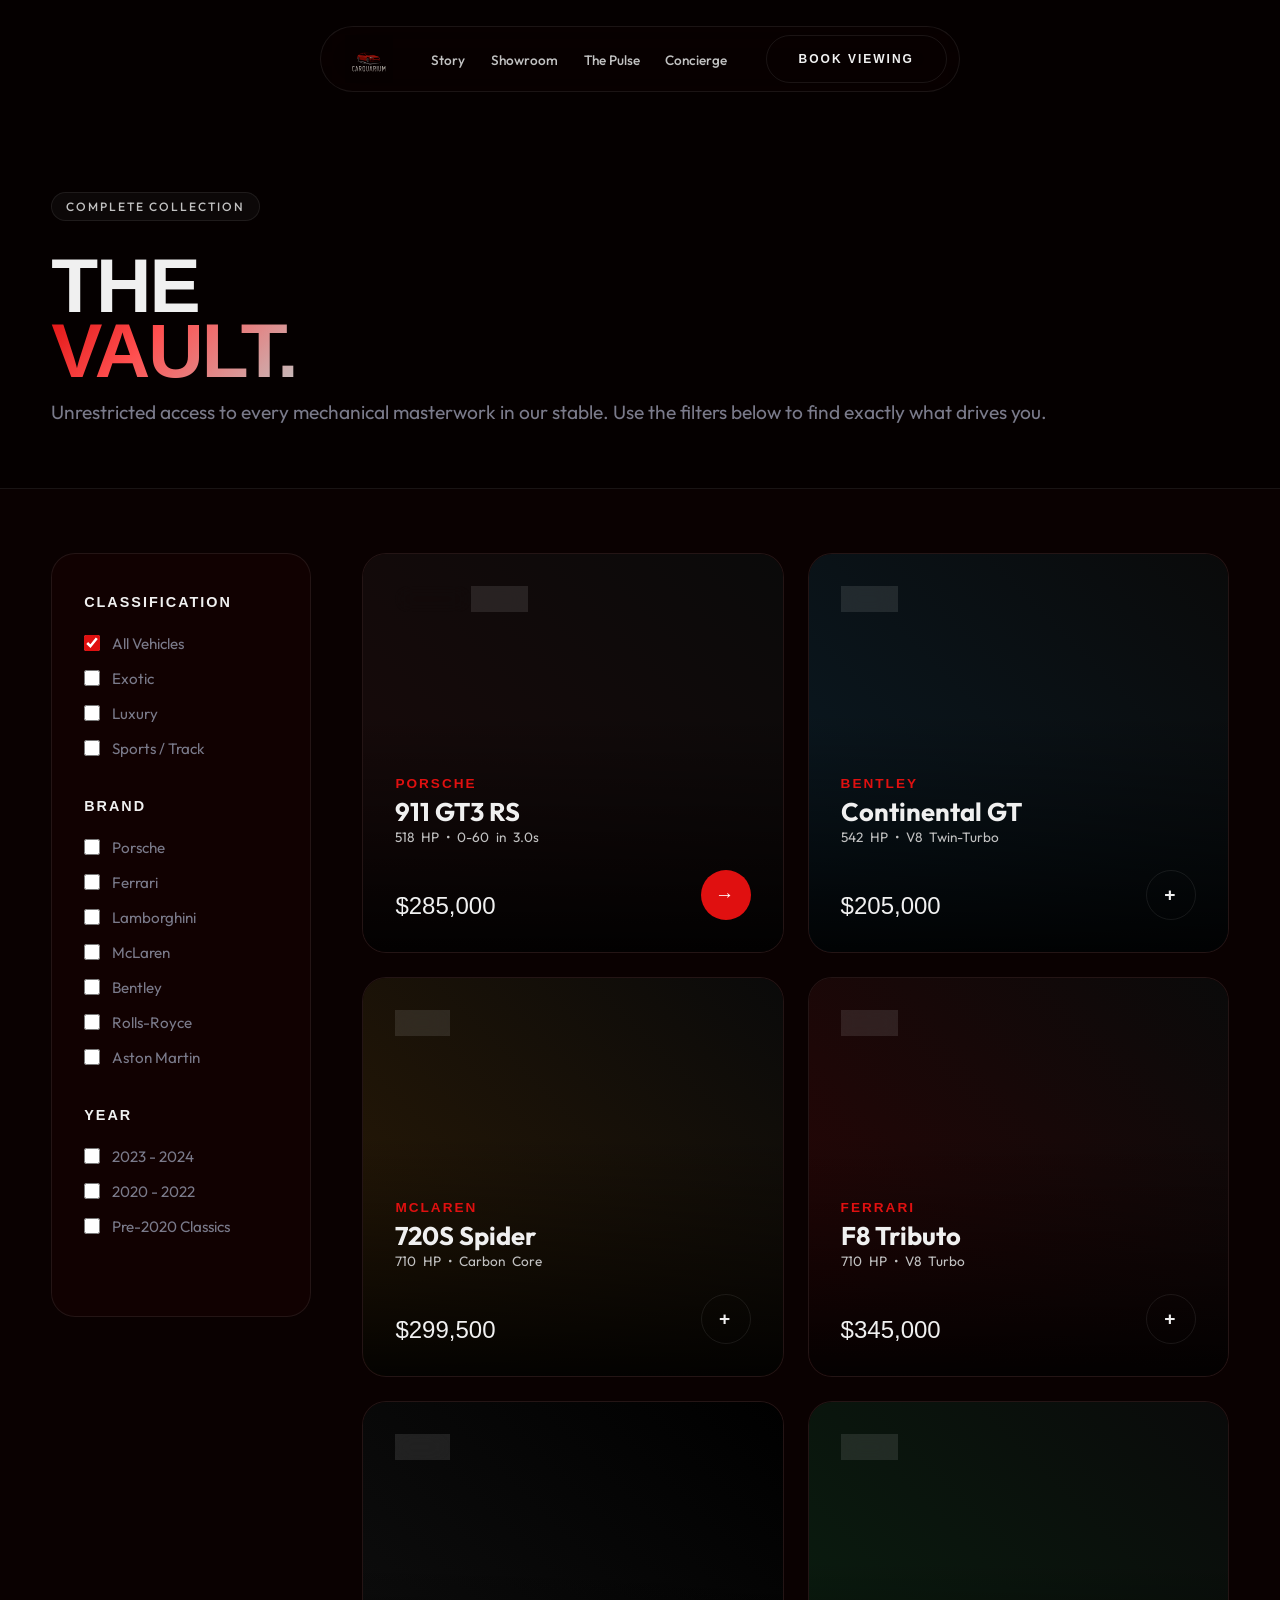
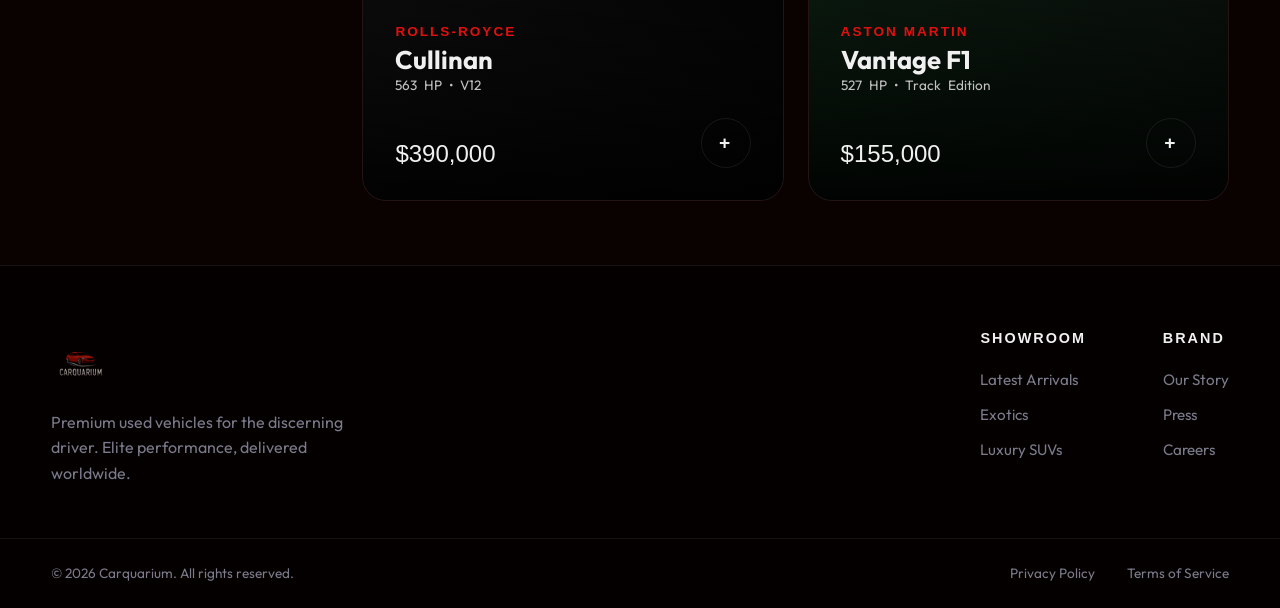
==== inventory.html @ dbec0061 "Add files via upload" ====
<!DOCTYPE html>
<html lang="en">
<head>
  <meta charset="UTF-8" />
  <meta name="viewport" content="width=device-width, initial-scale=1.0" />
  <title>Inventory | Carquarium Elite Showroom</title>
  
  <link rel="preconnect" href="https://fonts.googleapis.com">
  <link rel="preconnect" href="https://fonts.gstatic.com" crossorigin>
  <link href="https://fonts.googleapis.com/css2?family=Syncopate:wght@400;700&family=Outfit:wght@300;400;500;700;900&display=swap" rel="stylesheet">
  <link rel="stylesheet" href="styles.css" />
</head>
<body>

  <!-- Solid Navbar for interior page -->
  <nav class="navbar drop-in scrolled" id="navbar">
    <div class="nav-pill">
      <a href="index.html" class="logo">
        <img src="logo.JPG" alt="Carquarium" class="logo-img" />
      </a>
      <ul class="nav-links">
        <li><a href="index.html#about">Story</a></li>
        <li><a href="index.html#showroom">Showroom</a></li>
        <li><a href="index.html#pulse">The Pulse</a></li>
        <li><a href="index.html#concierge">Concierge</a></li>
      </ul>
      <a href="index.html#concierge" class="btn btn-outline nav-cta">Book Viewing</a>
      
      <button class="menu-btn" id="menu-btn">
        <span></span><span></span>
      </button>
    </div>
  </nav>

  <!-- Page Header -->
  <header class="section page-header">
    <div class="container">
      <div class="badge fade-up">Complete Collection</div>
      <h1 class="title-massive fade-up delay-1">THE<br/><span class="gradient-text">VAULT.</span></h1>
      <p class="fade-up delay-2">Unrestricted access to every mechanical masterwork in our stable. Use the filters below to find exactly what drives you.</p>
    </div>
  </header>

  <!-- Inventory Layout -->
  <section class="section inventory-page">
    <div class="container inventory-layout">
      
      <!-- Filters Sidebar -->
      <aside class="filters-sidebar fade-up delay-3">
        <div class="filter-group">
          <h4>CLASSIFICATION</h4>
          <label class="filter-label"><input type="checkbox" checked> All Vehicles</label>
          <label class="filter-label"><input type="checkbox"> Exotic</label>
          <label class="filter-label"><input type="checkbox"> Luxury</label>
          <label class="filter-label"><input type="checkbox"> Sports / Track</label>
        </div>
        
        <div class="filter-group">
          <h4>BRAND</h4>
          <label class="filter-label"><input type="checkbox"> Porsche</label>
          <label class="filter-label"><input type="checkbox"> Ferrari</label>
          <label class="filter-label"><input type="checkbox"> Lamborghini</label>
          <label class="filter-label"><input type="checkbox"> McLaren</label>
          <label class="filter-label"><input type="checkbox"> Bentley</label>
          <label class="filter-label"><input type="checkbox"> Rolls-Royce</label>
          <label class="filter-label"><input type="checkbox"> Aston Martin</label>
        </div>

        <div class="filter-group">
          <h4>YEAR</h4>
          <label class="filter-label"><input type="checkbox"> 2023 - 2024</label>
          <label class="filter-label"><input type="checkbox"> 2020 - 2022</label>
          <label class="filter-label"><input type="checkbox"> Pre-2020 Classics</label>
        </div>
      </aside>

      <!-- Inventory Grid -->
      <div class="inventory-grid fade-up delay-4">
        
        <article class="bento-card exotic">
          <div class="card-bg" style="background: linear-gradient(45deg, #1a0a0a, #0a0a0a);"></div>
          <div class="card-gradient"></div>
          <div class="card-content">
            <div class="car-tags"><span class="tag hot">JUST IN</span><span class="tag">2023</span></div>
            <div class="car-info">
              <h3 class="car-brand">PORSCHE</h3>
              <h4 class="car-model">911 GT3 RS</h4>
              <div class="specs"><span>518 HP</span> • <span>0-60 in 3.0s</span></div>
              <div class="car-bottom">
                <div class="price">$285,000</div>
                <button class="btn btn-primary btn-icon">&rarr;</button>
              </div>
            </div>
          </div>
        </article>

        <article class="bento-card luxury">
          <div class="card-bg" style="background: linear-gradient(45deg, #0a1a24, #0a0a0a);"></div>
          <div class="card-gradient"></div>
          <div class="card-content">
            <div class="car-tags"><span class="tag">2022</span></div>
            <div class="car-info">
              <h3 class="car-brand">BENTLEY</h3>
              <h4 class="car-model">Continental GT</h4>
              <div class="specs"><span>542 HP</span> • <span>V8 Twin-Turbo</span></div>
              <div class="car-bottom">
                <div class="price">$205,000</div>
                <button class="btn btn-outline btn-icon">+</button>
              </div>
            </div>
          </div>
        </article>

        <article class="bento-card exotic">
          <div class="card-bg" style="background: linear-gradient(45deg, #2a1a05, #0a0a0a);"></div>
          <div class="card-gradient"></div>
          <div class="card-content">
            <div class="car-tags"><span class="tag">2021</span></div>
            <div class="car-info">
              <h3 class="car-brand">MCLAREN</h3>
              <h4 class="car-model">720S Spider</h4>
              <div class="specs"><span>710 HP</span> • <span>Carbon Core</span></div>
              <div class="car-bottom">
                <div class="price">$299,500</div>
                <button class="btn btn-outline btn-icon">+</button>
              </div>
            </div>
          </div>
        </article>

        <article class="bento-card exotic">
          <div class="card-bg" style="background: linear-gradient(45deg, #2a0505, #0a0a0a);"></div>
          <div class="card-gradient"></div>
          <div class="card-content">
            <div class="car-tags"><span class="tag">2023</span></div>
            <div class="car-info">
              <h3 class="car-brand">FERRARI</h3>
              <h4 class="car-model">F8 Tributo</h4>
              <div class="specs"><span>710 HP</span> • <span>V8 Turbo</span></div>
              <div class="car-bottom">
                <div class="price">$345,000</div>
                <button class="btn btn-outline btn-icon">+</button>
              </div>
            </div>
          </div>
        </article>

        <article class="bento-card luxury">
          <div class="card-bg" style="background: linear-gradient(45deg, #101010, #000000);"></div>
          <div class="card-gradient"></div>
          <div class="card-content">
            <div class="car-tags"><span class="tag">2021</span></div>
            <div class="car-info">
              <h3 class="car-brand">ROLLS-ROYCE</h3>
              <h4 class="car-model">Cullinan</h4>
              <div class="specs"><span>563 HP</span> • <span>V12</span></div>
              <div class="car-bottom">
                <div class="price">$390,000</div>
                <button class="btn btn-outline btn-icon">+</button>
              </div>
            </div>
          </div>
        </article>

        <article class="bento-card exotic">
          <div class="card-bg" style="background: linear-gradient(45deg, #0a2010, #0a0a0a);"></div>
          <div class="card-gradient"></div>
          <div class="card-content">
            <div class="car-tags"><span class="tag">2022</span></div>
            <div class="car-info">
              <h3 class="car-brand">ASTON MARTIN</h3>
              <h4 class="car-model">Vantage F1</h4>
              <div class="specs"><span>527 HP</span> • <span>Track Edition</span></div>
              <div class="car-bottom">
                <div class="price">$155,000</div>
                <button class="btn btn-outline btn-icon">+</button>
              </div>
            </div>
          </div>
        </article>

      </div>
    </div>
  </section>

  <!-- Dark Footer -->
  <footer class="footer">
    <div class="container footer-content">
      <div class="footer-left">
        <a href="index.html">
            <img src="logo.JPG" class="footer-logo" alt="Carquarium">
        </a>
        <p class="footer-desc">Premium used vehicles for the discerning driver. Elite performance, delivered worldwide.</p>
      </div>
      <div class="footer-links">
        <div class="link-col">
          <h4>Showroom</h4>
          <a href="#">Latest Arrivals</a>
          <a href="#">Exotics</a>
          <a href="#">Luxury SUVs</a>
        </div>
        <div class="link-col">
          <h4>Brand</h4>
          <a href="#">Our Story</a>
          <a href="#">Press</a>
          <a href="#">Careers</a>
        </div>
      </div>
    </div>
    <div class="container footer-bottom">
      <p>&copy; 2026 Carquarium. All rights reserved.</p>
      <div class="legal-links">
        <a href="#">Privacy Policy</a>
        <a href="#">Terms of Service</a>
      </div>
    </div>
  </footer>

  <script src="script.js"></script>
</body>
</html>
---- styles.css ----
/* ============================================================
   CARQUARIUM — High-End Redesign (Bento, Sleek, Dynamic)
   ============================================================ */

/* ——— RESET & BASE ——— */
*,
*::before,
*::after {
  box-sizing: border-box;
  margin: 0;
  padding: 0;
}

:root {
  --bg-deep: #050000;
  --bg-surface: #0a0101;
  --bg-bento: #110101;
  --red: #e01010;
  --red-glow: rgba(220, 16, 16, 0.3);
  --silver: #c2c2c2;
  --silver-dim: #7a7a8a;
  --white: #f0f0f0;
  --border-light: rgba(255, 255, 255, 0.08);

  --font-display: 'Syncopate', sans-serif;
  /* Wide, high-end display font */
  --font-sans: 'Outfit', sans-serif;
}

html {
  scroll-behavior: smooth;
  background: var(--bg-deep);
}

body {
  font-family: var(--font-sans);
  background-color: var(--bg-deep);
  color: var(--white);
  overflow-x: hidden;
  -webkit-font-smoothing: antialiased;
}

/* ——— TYPOGRAPHY & GRADS ——— */
.gradient-text {
  background: linear-gradient(135deg, var(--red) 0%, #ff5050 40%, var(--silver) 100%);
  -webkit-background-clip: text;
  -webkit-text-fill-color: transparent;
  background-clip: text;
}

.outline-text {
  color: transparent;
  -webkit-text-stroke: 1px var(--silver);
}

h1,
h2,
h3,
h4 {
  font-family: var(--font-display);
  text-transform: uppercase;
}

a {
  text-decoration: none;
  color: inherit;
}

ul {
  list-style: none;
}

/* ——— REUSABLE UI ——— */
.container {
  max-width: 1400px;
  margin: 0 auto;
  padding: 0 4vw;
}

.section {
  padding: 8vw 0;
  position: relative;
}

.section-dark {
  background: var(--bg-surface);
}

.badge {
  display: inline-flex;
  align-items: center;
  gap: 8px;
  padding: 6px 14px;
  border: 1px solid var(--border-light);
  border-radius: 100px;
  background: rgba(255, 255, 255, 0.03);
  font-size: 0.75rem;
  font-weight: 500;
  letter-spacing: 2px;
  text-transform: uppercase;
  margin-bottom: 2rem;
  color: var(--silver);
}

.badge .dot {
  width: 6px;
  height: 6px;
  background: var(--red);
  border-radius: 50%;
  box-shadow: 0 0 10px var(--red);
}

.btn {
  display: inline-flex;
  align-items: center;
  justify-content: center;
  padding: 16px 32px;
  font-family: var(--font-display);
  font-size: 0.75rem;
  font-weight: 700;
  letter-spacing: 2px;
  text-transform: uppercase;
  border-radius: 100px;
  transition: all 0.4s cubic-bezier(0.2, 0.8, 0.2, 1);
  cursor: pointer;
}

.btn-primary {
  background: var(--red);
  color: #fff;
  border: none;
}

.btn-primary:hover {
  background: #ff1e1e;
  box-shadow: 0 10px 30px var(--red-glow);
  transform: translateY(-2px);
}

.btn-outline {
  background: transparent;
  color: var(--white);
  border: 1px solid var(--border-light);
}

.btn-outline:hover {
  border-color: var(--silver);
  background: rgba(255, 255, 255, 0.05);
}

.btn-text {
  background: transparent;
  color: var(--silver);
  padding: 16px 0;
}

.btn-text:hover {
  color: var(--red);
  letter-spacing: 3px;
}

.btn-icon {
  width: 50px;
  height: 50px;
  padding: 0;
  border-radius: 50%;
  font-size: 1.2rem;
}

.btn-lg {
  padding: 20px 40px;
  font-size: 0.85rem;
}

.btn-full {
  width: 100%;
  border-radius: 8px;
}

/* ——— FLOATING NAVBAR ——— */
.navbar {
  position: fixed;
  top: 2vw;
  left: 0;
  right: 0;
  z-index: 1000;
  display: flex;
  justify-content: center;
  pointer-events: none;
  /* Let clicks pass through the invisible full width */
}

.nav-pill {
  pointer-events: auto;
  /* Catch clicks on the pill */
  display: flex;
  align-items: center;
  gap: 3vw;
  background: rgba(10, 1, 1, 0.6);
  backdrop-filter: blur(24px);
  -webkit-backdrop-filter: blur(24px);
  border: 1px solid var(--border-light);
  padding: 8px 12px 8px 24px;
  border-radius: 100px;
  transition: all 0.4s ease;
}

.navbar.scrolled .nav-pill {
  background: rgba(5, 0, 0, 0.85);
  box-shadow: 0 20px 40px rgba(0, 0, 0, 0.8);
}

.logo-img {
  height: 48px;
  mix-blend-mode: screen;
  filter: contrast(1.1);
  display: block;
}

.nav-links {
  display: flex;
  gap: 2vw;
}

.nav-links a {
  font-size: 0.85rem;
  font-weight: 500;
  color: var(--silver);
  transition: color 0.3s;
}

.nav-links a:hover {
  color: var(--white);
}

.menu-btn {
  display: none;
}

/* ——— HERO (DYNAMIC ASYMMETRIC) ——— */
.hero {
  min-height: 100vh;
  position: relative;
  display: flex;
  align-items: center;
  padding-top: 10vw;
  overflow: hidden;
}

.hero-bg {
  position: absolute;
  inset: 0;
  z-index: -1;
  background: var(--bg-deep);
}

.glow-orb {
  position: absolute;
  border-radius: 50%;
  filter: blur(150px);
  animation: float 10s ease-in-out infinite alternate;
}

.glow-orb.red {
  width: 60vw;
  height: 60vw;
  background: rgba(220, 16, 16, 0.15);
  top: -10vw;
  right: -20vw;
}

.glow-orb.silver {
  width: 50vw;
  height: 50vw;
  background: rgba(255, 255, 255, 0.05);
  bottom: -20vw;
  left: -10vw;
  animation-delay: -5s;
}

.grid-overlay {
  position: absolute;
  inset: 0;
  background-image:
    linear-gradient(rgba(255, 255, 255, 0.03) 1px, transparent 1px),
    linear-gradient(90deg, rgba(255, 255, 255, 0.03) 1px, transparent 1px);
  background-size: 4vw 4vw;
  mask-image: linear-gradient(to bottom, black 40%, transparent 100%);
  -webkit-mask-image: linear-gradient(to bottom, black 40%, transparent 100%);
}

.hero-content {
  width: 100%;
  display: flex;
  justify-content: space-between;
  align-items: flex-end;
}

.hero-text {
  max-width: 800px;
}

.hero-text h1 {
  font-size: clamp(3.5rem, 8vw, 8rem);
  line-height: 0.9;
  letter-spacing: -2px;
  margin-bottom: 2rem;
}

.hero-text p {
  font-size: clamp(1rem, 1.2vw, 1.2rem);
  color: var(--silver-dim);
  max-width: 480px;
  line-height: 1.6;
  margin-bottom: 3rem;
  border-left: 2px solid var(--red);
  padding-left: 1.5rem;
}

.hero-actions {
  display: flex;
  gap: 2rem;
  align-items: center;
}

.hero-stats {
  display: flex;
  flex-direction: column;
  gap: 1.5rem;
  padding-bottom: 2vw;
}

.stat-val {
  font-family: var(--font-display);
  font-size: 2rem;
  font-weight: 700;
  color: var(--white);
}

.stat-label {
  font-size: 0.75rem;
  color: var(--silver-dim);
  text-transform: uppercase;
  letter-spacing: 1px;
  line-height: 1.3;
}

/* Mouse Scroll */
.scroll-prompt {
  position: absolute;
  bottom: 2vw;
  left: 4vw;
}

.mouse {
  width: 24px;
  height: 36px;
  border: 2px solid var(--silver-dim);
  border-radius: 12px;
  display: flex;
  justify-content: center;
}

.wheel {
  width: 4px;
  height: 6px;
  background: var(--red);
  border-radius: 2px;
  margin-top: 6px;
  animation: scrollWheel 2s infinite;
}

.center-content {
  display: flex;
  justify-content: center;
  align-items: center;
}
.showcase-logo {
  height: 120px;
  mix-blend-mode: screen;
  filter: contrast(1.1) brightness(1.2);
  opacity: 0.8;
  transition: all 0.5s ease;
}
.showcase-logo:hover {
  opacity: 1;
  transform: scale(1.05);
  filter: contrast(1.1) brightness(1.4);
}
.brand-showcase {
  padding: 4vw 0;
  border-top: 1px solid var(--border-light);
  border-bottom: 1px solid var(--border-light);
}

/* ——— MARQUEE ——— */
.brand-marquee {
  padding: 3vw 0;
  border-top: 1px solid var(--border-light);
  border-bottom: 1px solid var(--border-light);
  overflow: hidden;
  display: flex;
}

.marquee-track {
  display: flex;
  width: fit-content;
  animation: marquee 30s linear infinite;
}

.marquee-content {
  display: flex;
  align-items: center;
  gap: 4vw;
  padding-right: 4vw;
}

.marquee-content h2 {
  font-size: clamp(2rem, 4vw, 4rem);
  color: transparent;
  -webkit-text-stroke: 1px var(--silver-dim);
  letter-spacing: 2px;
  margin: 0;
}

.marquee-content .slash {
  font-size: 3rem;
  color: var(--red);
  font-family: var(--font-display);
}

/* ——— ABOUT STORY ——— */
.about-story {
  padding: 10vw 0;
}

.about-grid {
  display: grid;
  grid-template-columns: 1fr 1fr;
  gap: 8vw;
  align-items: center;
}

.about-visual {
  position: relative;
  width: 100%;
  aspect-ratio: 4/5;
  background: var(--bg-bento);
  border: 1px solid var(--border-light);
  border-radius: 32px;
  overflow: hidden;
}

.visual-gradient-box {
  position: absolute;
  inset: 0;
  background: linear-gradient(135deg, rgba(220, 16, 16, 0.15) 0%, rgba(5, 0, 0, 1) 80%);
}

.visual-accent-line {
  position: absolute;
  top: 0;
  left: 15%;
  width: 2px;
  height: 100%;
  background: linear-gradient(to bottom, var(--red), transparent);
}

.about-content h2 {
  font-size: clamp(3rem, 5vw, 5rem);
  line-height: 0.85;
  letter-spacing: -2px;
  margin-bottom: 2rem;
}

.about-content p {
  color: var(--silver-dim);
  font-size: 1.1rem;
  line-height: 1.7;
  margin-bottom: 1.5rem;
  max-width: 500px;
}

.about-content .lead-text {
  color: var(--white);
  font-size: 1.25rem;
  font-weight: 500;
  padding-left: 1.5rem;
  border-left: 2px solid var(--red);
}

.about-stats-row {
  display: flex;
  gap: 4rem;
  margin-top: 3rem;
  padding-top: 2.5rem;
  border-top: 1px solid var(--border-light);
}

.a-stat strong {
  display: block;
  font-family: var(--font-display);
  font-size: 2.5rem;
  color: var(--white);
  margin-bottom: 0.5rem;
}

.a-stat {
  font-size: 0.8rem;
  color: var(--silver-dim);
  text-transform: uppercase;
  letter-spacing: 1px;
}

/* ——— SHOWROOM (BENTO GRID) ——— */
.section-header.boxed {
  display: flex;
  justify-content: space-between;
  align-items: flex-end;
  margin-bottom: 4vw;
  position: relative;
}

.header-line {
  position: absolute;
  top: -2vw;
  left: 0;
  width: 60px;
  height: 4px;
  background: var(--red);
}

.title-massive {
  font-size: clamp(3rem, 6vw, 6rem);
  line-height: 0.85;
  letter-spacing: -2px;
}

.filter-pills {
  display: flex;
  gap: 10px;
}

.filter-pill {
  padding: 8px 20px;
  background: transparent;
  border: 1px solid var(--border-light);
  color: var(--silver);
  border-radius: 100px;
  cursor: pointer;
  font-family: var(--font-sans);
  font-weight: 500;
  transition: all 0.3s;
}

.filter-pill:hover,
.filter-pill.active {
  background: var(--white);
  color: #000;
  border-color: var(--white);
}

.bento-grid {
  display: grid;
  grid-template-columns: repeat(2, 1fr);
  grid-auto-rows: 450px;
  gap: 24px;
}

.bento-card {
  position: relative;
  background: var(--bg-bento);
  border-radius: 24px;
  overflow: hidden;
  border: 1px solid var(--border-light);
  transition: transform 0.4s, border-color 0.4s;
  cursor: pointer;
}

.bento-card:hover {
  transform: translateY(-8px);
  border-color: rgba(220, 16, 16, 0.3);
}

/* Featured car spans full width on top */
.bento-card.hero-car {
  grid-column: span 2;
  grid-row: span 1;
}

.card-bg {
  position: absolute;
  inset: 0;
  background-color: #1a1a24;
  /* Will be replaced with real images later. Using dynamic gradients for now */
}

.bento-card.hero-car .card-bg {
  background: linear-gradient(45deg, #2a0808, #0a0a0a);
}

.card-gradient {
  position: absolute;
  inset: 0;
  background: linear-gradient(to top, rgba(0, 0, 0, 0.9), transparent 60%);
}

.card-content {
  position: absolute;
  inset: 0;
  padding: 2.5vw;
  display: flex;
  flex-direction: column;
  justify-content: space-between;
}

.car-tags .tag {
  display: inline-block;
  padding: 6px 14px;
  background: rgba(255, 255, 255, 0.1);
  backdrop-filter: blur(10px);
  border-radius: 100px;
  font-size: 0.7rem;
  font-weight: 700;
  letter-spacing: 1px;
}

.tag.hot {
  background: var(--red);
  color: white;
}

.car-brand {
  font-size: 0.85rem;
  color: var(--red);
  letter-spacing: 2px;
  margin-bottom: 4px;
}

.car-model {
  font-size: clamp(1.5rem, 2vw, 2.5rem);
  text-transform: none;
  font-family: var(--font-sans);
  font-weight: 700;
}

.hero-car .car-model {
  font-size: clamp(2rem, 3.5vw, 4rem);
  margin-bottom: 1rem;
}

.specs {
  color: var(--silver);
  font-size: 0.85rem;
  margin-bottom: 1.5rem;
  word-spacing: 4px;
}

.car-bottom {
  display: flex;
  justify-content: space-between;
  align-items: flex-end;
}

.price {
  font-family: var(--font-display);
  font-size: 1.5rem;
}

.hero-car .price {
  font-size: 2.5rem;
  color: var(--white);
}

/* ——— PULSE (BENTO FEATURES) ——— */
.pulse {
  overflow: hidden;
}

.bg-typography {
  position: absolute;
  top: 50%;
  left: 50%;
  transform: translate(-50%, -50%);
  font-family: var(--font-display);
  font-size: 25vw;
  color: rgba(255, 255, 255, 0.015);
  font-weight: 900;
  pointer-events: none;
  z-index: 0;
}

.bento-features {
  position: relative;
  z-index: 1;
  display: grid;
  grid-template-columns: 1.5fr 1fr;
  grid-template-rows: repeat(2, minmax(250px, auto));
  gap: 24px;
}

.feature-box {
  background: rgba(255, 255, 255, 0.02);
  border: 1px solid var(--border-light);
  border-radius: 24px;
  padding: 4vw;
  backdrop-filter: blur(10px);
  transition: background 0.4s;
}

.feature-box:hover {
  background: rgba(255, 255, 255, 0.04);
}

.feature-box.primary {
  grid-row: span 2;
  display: flex;
  flex-direction: column;
  justify-content: center;
}

.feature-box.dark {
  background: rgba(220, 16, 16, 0.05);
  border-color: rgba(220, 16, 16, 0.2);
}

.feat-icon {
  font-family: var(--font-display);
  font-size: 3rem;
  color: var(--red);
  margin-bottom: 2rem;
}

.feature-box h3 {
  font-size: 2rem;
  margin-bottom: 1rem;
  text-transform: none;
  font-family: var(--font-sans);
}

.feature-box p {
  color: var(--silver-dim);
  line-height: 1.6;
  font-size: 1.1rem;
}

/* ——— CONCIERGE (FORM) ——— */
.concierge-card {
  display: grid;
  grid-template-columns: 1fr 1fr;
  gap: 0;
  background: var(--bg-bento);
  border: 1px solid var(--border-light);
  border-radius: 32px;
  overflow: hidden;
}

.concierge-text {
  padding: 5vw;
  background: linear-gradient(135deg, rgba(220, 16, 16, 0.1), transparent);
}

.concierge-text h2 {
  font-size: clamp(2rem, 4vw, 4rem);
  margin-bottom: 1.5rem;
  line-height: 0.9;
}

.concierge-text p {
  color: var(--silver);
  margin-bottom: 3rem;
  font-size: 1.1rem;
  line-height: 1.6;
  max-width: 400px;
}

.contact-methods {
  display: flex;
  gap: 2rem;
}

.c-method strong {
  color: var(--white);
  font-family: var(--font-display);
  font-size: 0.8rem;
  letter-spacing: 1px;
  display: block;
  margin-bottom: 4px;
}

.c-method {
  color: var(--silver-dim);
  font-size: 0.9rem;
}

.concierge-form {
  padding: 5vw;
  background: rgba(0, 0, 0, 0.4);
  display: flex;
  align-items: center;
}

.concierge-form form {
  width: 100%;
}

.input-group {
  position: relative;
  margin-bottom: 2rem;
}

.input-group input,
.input-group select {
  width: 100%;
  background: transparent;
  border: none;
  border-bottom: 1px solid var(--border-light);
  padding: 10px 0;
  color: var(--white);
  font-family: var(--font-sans);
  font-size: 1.1rem;
  outline: none;
  transition: border-color 0.3s;
}

.input-group select option {
  background: var(--bg-deep);
}

.input-group label {
  position: absolute;
  top: 10px;
  left: 0;
  color: var(--silver-dim);
  transition: all 0.3s;
  pointer-events: none;
}

.input-group input:focus,
.input-group select:focus {
  border-bottom-color: var(--red);
}

.input-group input:focus~label,
.input-group input:not(:placeholder-shown)~label {
  top: -16px;
  font-size: 0.75rem;
  color: var(--red);
}

.form-status {
  display: none;
  margin-top: 1rem;
  color: #4ade80;
  font-size: 0.9rem;
}

/* ——— INVENTORY PAGE ——— */
.page-header {
  padding-top: 15vw;
  padding-bottom: 5vw;
  border-bottom: 1px solid var(--border-light);
  background: var(--bg-deep);
}

.page-header p {
  color: var(--silver-dim);
  font-size: 1.2rem;
  margin-top: 1rem;
}

.inventory-page {
  padding: 5vw 0;
  background: var(--bg-surface);
}

.inventory-layout {
  display: flex;
  gap: 4vw;
  align-items: flex-start;
}

.filters-sidebar {
  flex: 0 0 260px;
  background: var(--bg-bento);
  border: 1px solid var(--border-light);
  border-radius: 24px;
  padding: 2.5rem 2rem;
  position: sticky;
  top: 100px;
}

.filter-group {
  margin-bottom: 2.5rem;
}

.filter-group h4 {
  color: var(--white);
  font-size: 0.9rem;
  margin-bottom: 1.5rem;
  letter-spacing: 2px;
}

.filter-label {
  display: flex;
  align-items: center;
  gap: 12px;
  color: var(--silver-dim);
  margin-bottom: 16px;
  cursor: pointer;
  font-size: 0.95rem;
  transition: color 0.3s;
}

.filter-label:hover {
  color: var(--white);
}

.filter-label input {
  accent-color: var(--red);
  width: 16px;
  height: 16px;
}

.inventory-grid {
  flex: 1;
  display: grid;
  grid-template-columns: repeat(auto-fill, minmax(320px, 1fr));
  grid-auto-rows: 400px;
  gap: 24px;
}

/* ——— FOOTER ——— */
.footer {
  border-top: 1px solid var(--border-light);
  padding: 5vw 0 2vw;
  background: var(--bg-deep);
}

.footer-content {
  display: flex;
  justify-content: space-between;
  margin-bottom: 4vw;
  flex-wrap: wrap;
  gap: 4vw;
}

.footer-logo {
  height: 60px;
  mix-blend-mode: screen;
  filter: contrast(1.1);
  margin-bottom: 1rem;
}

.footer-desc {
  color: var(--silver-dim);
  max-width: 300px;
  line-height: 1.6;
}

.footer-links {
  display: flex;
  gap: 6vw;
}

.link-col h4 {
  color: var(--white);
  margin-bottom: 1.5rem;
  font-size: 0.9rem;
  letter-spacing: 2px;
}

.link-col a {
  display: block;
  color: var(--silver-dim);
  margin-bottom: 1rem;
  font-size: 0.95rem;
  transition: color 0.3s;
}

.link-col a:hover {
  color: var(--red);
}

.footer-bottom {
  border-top: 1px solid var(--border-light);
  padding-top: 2vw;
  display: flex;
  justify-content: space-between;
  align-items: center;
  color: var(--silver-dim);
  font-size: 0.85rem;
}

.legal-links {
  display: flex;
  gap: 2rem;
}

.legal-links a:hover {
  color: var(--white);
}

/* ——— ANIMATIONS ——— */
@keyframes float {
  0% {
    transform: translateY(0) scale(1);
  }

  100% {
    transform: translateY(-40px) scale(1.05);
  }
}

@keyframes scrollWheel {
  0% {
    transform: translateY(0);
    opacity: 1;
  }

  100% {
    transform: translateY(8px);
    opacity: 0;
  }
}

@keyframes marquee {
  0% {
    transform: translateX(0);
  }

  100% {
    transform: translateX(-50%);
  }
}

/* Reveal triggers */
.fade-up {
  opacity: 0;
  transform: translateY(30px);
  animation: fadeUpAnim 1s cubic-bezier(0.2, 0.8, 0.2, 1) forwards;
}

.delay-1 {
  animation-delay: 0.1s;
}

.delay-2 {
  animation-delay: 0.2s;
}

.delay-3 {
  animation-delay: 0.3s;
}

.delay-4 {
  animation-delay: 0.4s;
}

.delay-5 {
  animation-delay: 0.5s;
}

@keyframes fadeUpAnim {
  to {
    opacity: 1;
    transform: translateY(0);
  }
}

.reveal {
  opacity: 0;
  transform: translateY(40px);
  transition: all 0.8s cubic-bezier(0.2, 0.8, 0.2, 1);
}

.reveal.visible {
  opacity: 1;
  transform: translateY(0);
}

/* ——— RESPONSIVE ——— */
@media (max-width: 1024px) {
  .hero-content {
    flex-direction: column;
    align-items: flex-start;
    gap: 4rem;
  }

  .stat-pill {
    transform: translateX(0);
  }

  .hero-stats {
    flex-direction: row;
    flex-wrap: wrap;
  }

  .about-grid {
    grid-template-columns: 1fr;
    gap: 4rem;
  }

  .about-visual {
    aspect-ratio: 16/9;
  }

  .bento-grid {
    grid-template-columns: repeat(2, 1fr);
  }

  .bento-card.hero-car {
    grid-column: span 2;
    grid-row: span 1;
  }

  .bento-features {
    grid-template-columns: 1fr;
  }

  .feature-box.primary {
    grid-row: span 1;
  }

  .concierge-card {
    grid-template-columns: 1fr;
  }

  .inventory-layout {
    flex-direction: column;
  }

  .filters-sidebar {
    top: 0;
    width: 100%;
    position: relative;
    margin-bottom: 2rem;
  }
}

@media (max-width: 768px) {

  .nav-links,
  .nav-cta {
    display: none;
  }

  .menu-btn {
    display: flex;
    flex-direction: column;
    gap: 6px;
    background: none;
    border: none;
    padding: 4px;
    cursor: pointer;
    margin-left: auto;
  }

  .menu-btn span {
    display: block;
    width: 24px;
    height: 2px;
    background: white;
    transition: 0.3s;
  }

  .nav-pill {
    width: 100%;
    border-radius: 0;
    justify-content: space-between;
    background: rgba(5, 0, 0, 0.9);
    border: none;
    border-bottom: 1px solid var(--border-light);
  }

  .bento-grid {
    grid-template-columns: 1fr;
  }

  .bento-card.hero-car {
    grid-column: span 1;
  }

  .hero-text h1 {
    font-size: 3.5rem;
  }

  .footer-content {
    flex-direction: column;
  }

  .footer-bottom {
    flex-direction: column;
    gap: 1rem;
    text-align: center;
  }
}
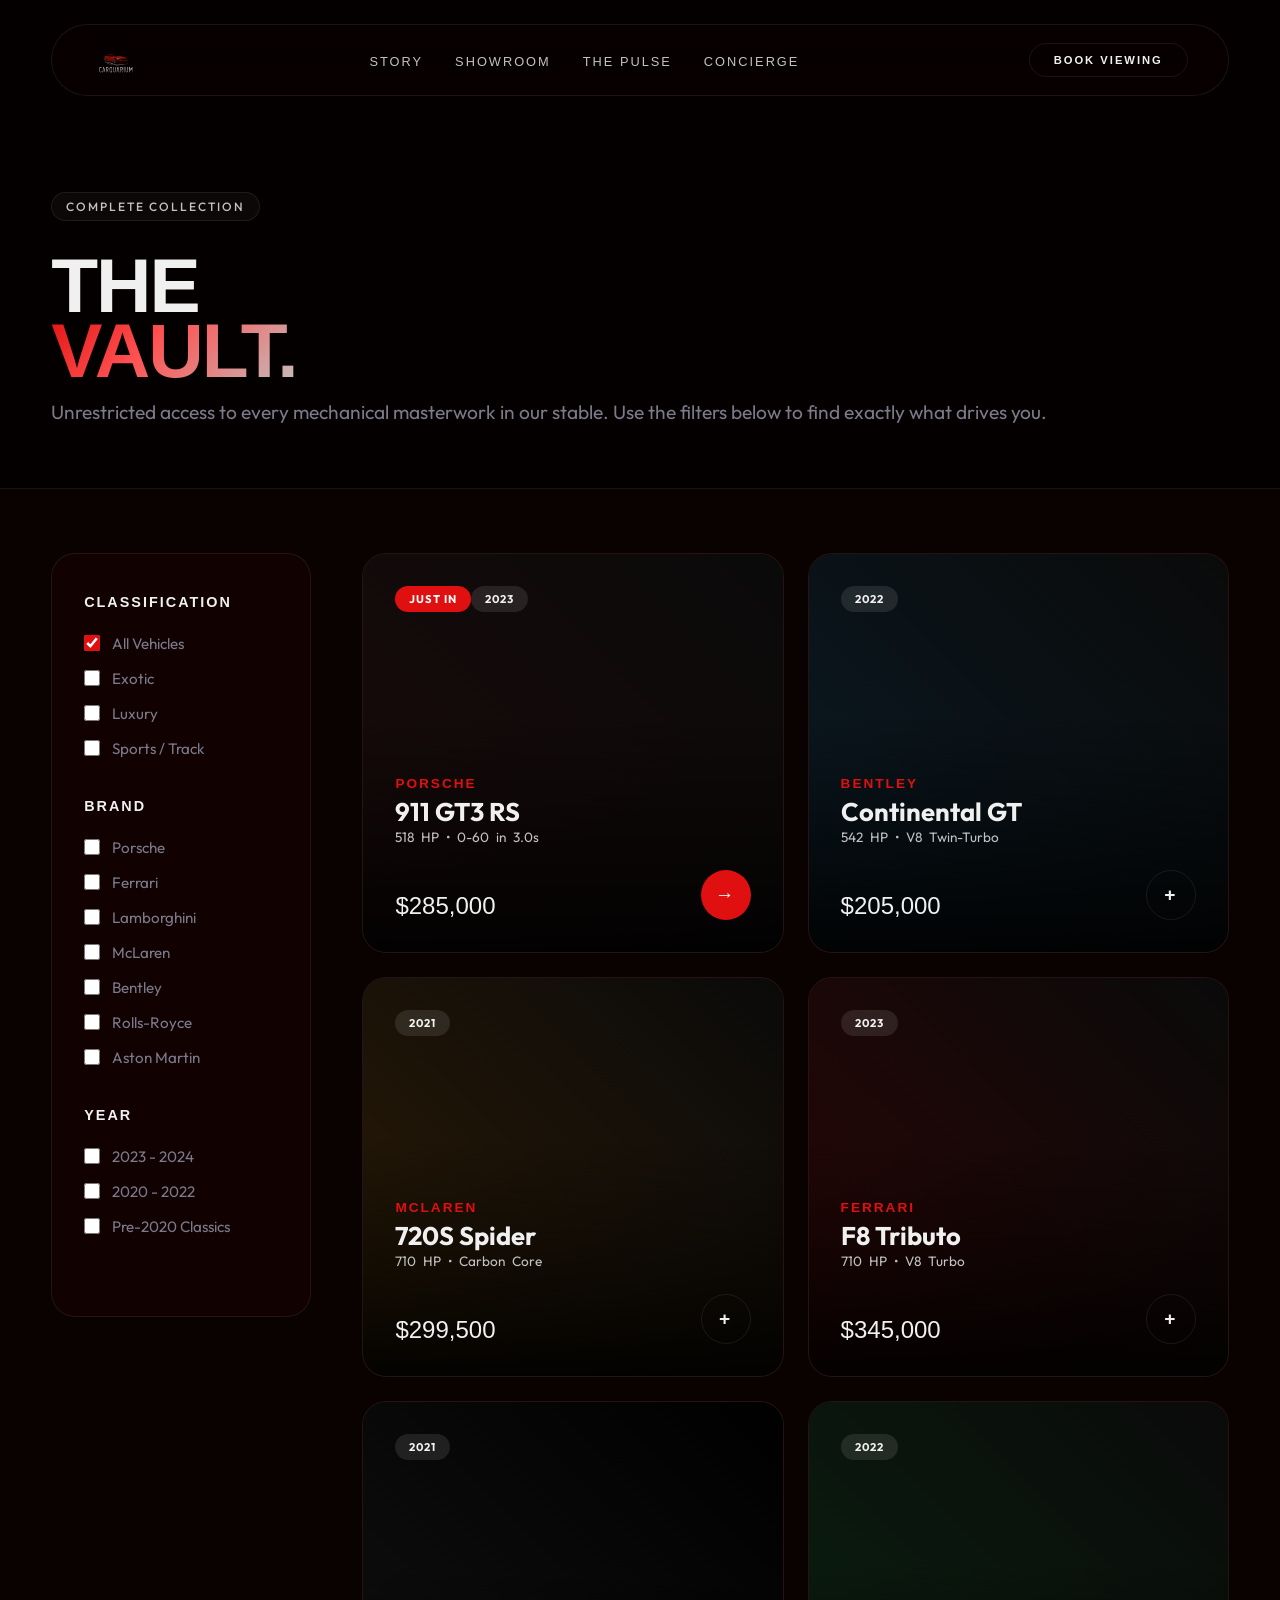
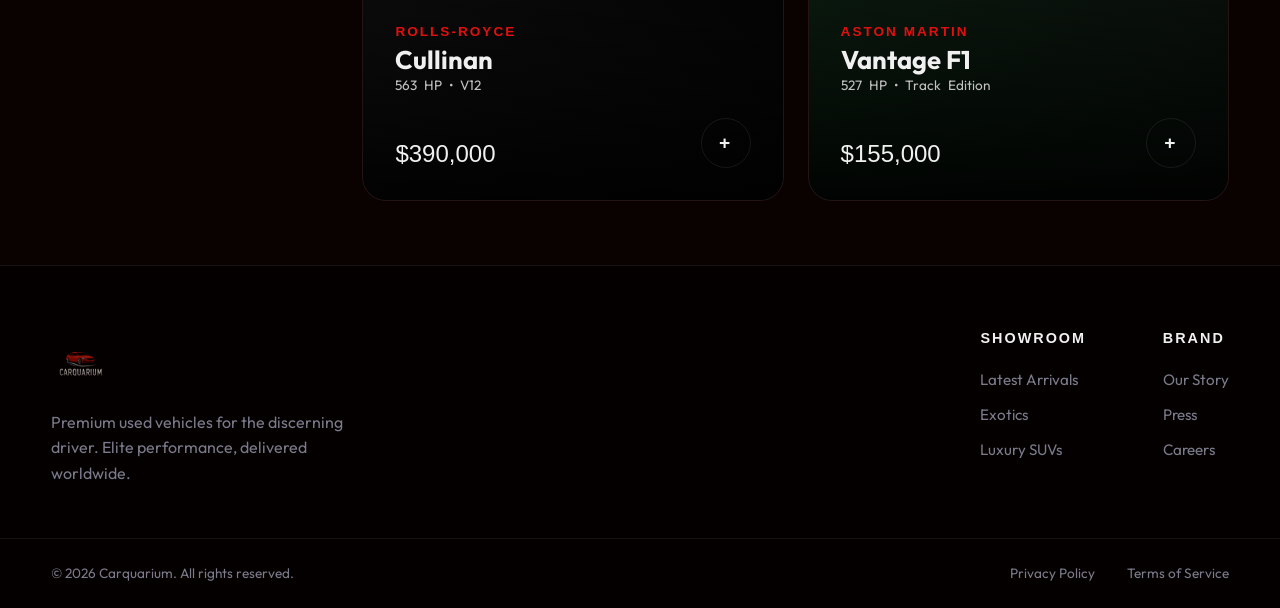
==== commit f0569a15: "Added mobile feature" ====
--- a/inventory.html
+++ b/inventory.html
@@ -20,7 +20,7 @@
       </a>
       <ul class="nav-links">
         <li><a href="index.html#about">Story</a></li>
-        <li><a href="index.html#showroom">Showroom</a></li>
+        <li><a href="inventory.html">Showroom</a></li>
         <li><a href="index.html#pulse">The Pulse</a></li>
         <li><a href="index.html#concierge">Concierge</a></li>
       </ul>
@@ -49,35 +49,35 @@
       <aside class="filters-sidebar fade-up delay-3">
         <div class="filter-group">
           <h4>CLASSIFICATION</h4>
-          <label class="filter-label"><input type="checkbox" checked> All Vehicles</label>
-          <label class="filter-label"><input type="checkbox"> Exotic</label>
-          <label class="filter-label"><input type="checkbox"> Luxury</label>
-          <label class="filter-label"><input type="checkbox"> Sports / Track</label>
+          <label class="filter-label"><input type="checkbox" id="filter-all" checked> All Vehicles</label>
+          <label class="filter-label"><input type="checkbox" class="inventory-filter" data-type="class" data-filter="exotic"> Exotic</label>
+          <label class="filter-label"><input type="checkbox" class="inventory-filter" data-type="class" data-filter="luxury"> Luxury</label>
+          <label class="filter-label"><input type="checkbox" class="inventory-filter" data-type="class" data-filter="sports"> Sports / Track</label>
         </div>
         
         <div class="filter-group">
           <h4>BRAND</h4>
-          <label class="filter-label"><input type="checkbox"> Porsche</label>
-          <label class="filter-label"><input type="checkbox"> Ferrari</label>
-          <label class="filter-label"><input type="checkbox"> Lamborghini</label>
-          <label class="filter-label"><input type="checkbox"> McLaren</label>
-          <label class="filter-label"><input type="checkbox"> Bentley</label>
-          <label class="filter-label"><input type="checkbox"> Rolls-Royce</label>
-          <label class="filter-label"><input type="checkbox"> Aston Martin</label>
+          <label class="filter-label"><input type="checkbox" class="inventory-filter" data-type="brand" data-filter="porsche"> Porsche</label>
+          <label class="filter-label"><input type="checkbox" class="inventory-filter" data-type="brand" data-filter="ferrari"> Ferrari</label>
+          <label class="filter-label"><input type="checkbox" class="inventory-filter" data-type="brand" data-filter="lamborghini"> Lamborghini</label>
+          <label class="filter-label"><input type="checkbox" class="inventory-filter" data-type="brand" data-filter="mclaren"> McLaren</label>
+          <label class="filter-label"><input type="checkbox" class="inventory-filter" data-type="brand" data-filter="bentley"> Bentley</label>
+          <label class="filter-label"><input type="checkbox" class="inventory-filter" data-type="brand" data-filter="rolls-royce"> Rolls-Royce</label>
+          <label class="filter-label"><input type="checkbox" class="inventory-filter" data-type="brand" data-filter="aston-martin"> Aston Martin</label>
         </div>
 
         <div class="filter-group">
           <h4>YEAR</h4>
-          <label class="filter-label"><input type="checkbox"> 2023 - 2024</label>
-          <label class="filter-label"><input type="checkbox"> 2020 - 2022</label>
-          <label class="filter-label"><input type="checkbox"> Pre-2020 Classics</label>
+          <label class="filter-label"><input type="checkbox" class="inventory-filter" data-type="year" data-filter="2023-2024"> 2023 - 2024</label>
+          <label class="filter-label"><input type="checkbox" class="inventory-filter" data-type="year" data-filter="2020-2022"> 2020 - 2022</label>
+          <label class="filter-label"><input type="checkbox" class="inventory-filter" data-type="year" data-filter="classic"> Pre-2020 Classics</label>
         </div>
       </aside>
 
       <!-- Inventory Grid -->
       <div class="inventory-grid fade-up delay-4">
         
-        <article class="bento-card exotic">
+        <article class="bento-card exotic brand-porsche year-2023-2024" data-id="porsche-911-gt3-rs">
           <div class="card-bg" style="background: linear-gradient(45deg, #1a0a0a, #0a0a0a);"></div>
           <div class="card-gradient"></div>
           <div class="card-content">
@@ -94,7 +94,7 @@
           </div>
         </article>
 
-        <article class="bento-card luxury">
+        <article class="bento-card luxury brand-bentley year-2020-2022" data-id="bentley-continental-gt">
           <div class="card-bg" style="background: linear-gradient(45deg, #0a1a24, #0a0a0a);"></div>
           <div class="card-gradient"></div>
           <div class="card-content">
@@ -111,7 +111,7 @@
           </div>
         </article>
 
-        <article class="bento-card exotic">
+        <article class="bento-card exotic brand-mclaren year-2020-2022" data-id="mclaren-720s-spider">
           <div class="card-bg" style="background: linear-gradient(45deg, #2a1a05, #0a0a0a);"></div>
           <div class="card-gradient"></div>
           <div class="card-content">
@@ -128,7 +128,7 @@
           </div>
         </article>
 
-        <article class="bento-card exotic">
+        <article class="bento-card exotic brand-ferrari year-2023-2024" data-id="ferrari-f8-tributo">
           <div class="card-bg" style="background: linear-gradient(45deg, #2a0505, #0a0a0a);"></div>
           <div class="card-gradient"></div>
           <div class="card-content">
@@ -145,7 +145,7 @@
           </div>
         </article>
 
-        <article class="bento-card luxury">
+        <article class="bento-card luxury brand-rolls-royce year-2020-2022" data-id="rolls-royce-cullinan">
           <div class="card-bg" style="background: linear-gradient(45deg, #101010, #000000);"></div>
           <div class="card-gradient"></div>
           <div class="card-content">
@@ -162,7 +162,7 @@
           </div>
         </article>
 
-        <article class="bento-card exotic">
+        <article class="bento-card exotic brand-aston-martin year-2020-2022" data-id="aston-martin-vantage-f1">
           <div class="card-bg" style="background: linear-gradient(45deg, #0a2010, #0a0a0a);"></div>
           <div class="card-gradient"></div>
           <div class="card-content">
--- a/styles.css
+++ b/styles.css
@@ -177,60 +177,88 @@
   border-radius: 8px;
 }
 
-/* ——— FLOATING NAVBAR ——— */
+/* ——— DYNAMIC MAXIMIZING NAVBAR ——— */
 .navbar {
   position: fixed;
-  top: 2vw;
+  top: 1.5rem;
   left: 0;
   right: 0;
   z-index: 1000;
   display: flex;
   justify-content: center;
+  transition: all 0.5s cubic-bezier(0.16, 1, 0.3, 1);
   pointer-events: none;
-  /* Let clicks pass through the invisible full width */
+}
+
+.navbar.scrolled {
+  top: 0;
+  pointer-events: auto;
 }
 
 .nav-pill {
   pointer-events: auto;
-  /* Catch clicks on the pill */
-  display: flex;
-  align-items: center;
-  gap: 3vw;
+  width: 92%;
+  max-width: 1200px;
   background: rgba(10, 1, 1, 0.6);
   backdrop-filter: blur(24px);
   -webkit-backdrop-filter: blur(24px);
   border: 1px solid var(--border-light);
-  padding: 8px 12px 8px 24px;
+  padding: 0.7rem 2.5rem;
   border-radius: 100px;
-  transition: all 0.4s ease;
+  display: flex;
+  align-items: center;
+  justify-content: space-between;
+  transition: all 0.5s cubic-bezier(0.16, 1, 0.3, 1);
+  position: relative;
 }
 
 .navbar.scrolled .nav-pill {
-  background: rgba(5, 0, 0, 0.85);
-  box-shadow: 0 20px 40px rgba(0, 0, 0, 0.8);
+  width: 100%;
+  max-width: 100%;
+  border-radius: 0;
+  background: rgba(5, 0, 0, 0.92);
+  padding: 1rem 6vw;
+  border-left: none;
+  border-right: none;
+  border-top: none;
+  box-shadow: 0 10px 40px rgba(0, 0, 0, 0.5);
 }
 
 .logo-img {
   height: 48px;
+  transition: height 0.4s ease;
   mix-blend-mode: screen;
   filter: contrast(1.1);
   display: block;
 }
 
+.navbar.scrolled .logo-img {
+  height: 44px;
+}
+
 .nav-links {
   display: flex;
-  gap: 2vw;
+  gap: 2.5vw;
 }
 
 .nav-links a {
-  font-size: 0.85rem;
+  font-size: 0.8rem;
   font-weight: 500;
   color: var(--silver);
-  transition: color 0.3s;
+  text-transform: uppercase;
+  letter-spacing: 2px;
+  font-family: var(--font-display);
+  transition: all 0.3s ease;
 }
 
 .nav-links a:hover {
   color: var(--white);
+  text-shadow: 0 0 10px var(--red);
+}
+
+.nav-cta {
+  padding: 10px 24px;
+  font-size: 0.7rem;
 }
 
 .menu-btn {
@@ -539,6 +567,7 @@
 .filter-pills {
   display: flex;
   gap: 10px;
+  flex-wrap: wrap;
 }
 
 .filter-pill {
@@ -925,7 +954,7 @@
 .inventory-grid {
   flex: 1;
   display: grid;
-  grid-template-columns: repeat(auto-fill, minmax(320px, 1fr));
+  grid-template-columns: repeat(auto-fill, minmax(280px, 1fr));
   grid-auto-rows: 400px;
   gap: 24px;
 }
@@ -1139,10 +1168,90 @@
 }
 
 @media (max-width: 768px) {
-
-  .nav-links,
+  .navbar {
+    top: 0;
+  }
+
+  .section {
+    padding: 4rem 0;
+  }
+
+  .section-header.boxed {
+    flex-direction: column;
+    align-items: flex-start;
+    gap: 1.5rem;
+  }
+
+  .card-content {
+    padding: 1.5rem;
+  }
+
+  .hero-actions {
+    flex-direction: column;
+    align-items: stretch;
+    width: 100%;
+    gap: 1rem;
+  }
+
+  .hero-actions .btn {
+    width: 100%;
+    text-align: center;
+  }
+
+  .bg-typography {
+    font-size: 30vw;
+  }
+
+  .showcase-logo {
+    height: 80px;
+  }
+
+  .page-header {
+    padding-top: 8rem;
+    padding-bottom: 3rem;
+  }
+
+  .bento-grid,
+  .inventory-grid {
+    grid-auto-rows: 350px;
+  }
+
+  .hero {
+    padding-top: 8rem;
+    min-height: auto;
+    padding-bottom: 4rem;
+  }
+
+  .brand-marquee {
+    padding: 1.5rem 0;
+  }
   .nav-cta {
     display: none;
+  }
+  
+  .nav-links {
+    display: flex;
+    flex-direction: column;
+    position: absolute;
+    top: 100%;
+    left: 0;
+    right: 0;
+    background: rgba(5, 0, 0, 0.95);
+    padding: 0 6vw;
+    border-bottom: 1px solid rgba(255, 255, 255, 0.08);
+    opacity: 0;
+    visibility: hidden;
+    transform: translateY(-10px);
+    transition: all 0.4s cubic-bezier(0.16, 1, 0.3, 1);
+    pointer-events: none;
+  }
+
+  .nav-links.open {
+    opacity: 1;
+    visibility: visible;
+    transform: translateY(0);
+    pointer-events: auto;
+    padding: 1.5rem 6vw;
   }
 
   .menu-btn {
@@ -1161,7 +1270,15 @@
     width: 24px;
     height: 2px;
     background: white;
-    transition: 0.3s;
+    transition: 0.3s cubic-bezier(0.16, 1, 0.3, 1);
+  }
+
+  .menu-btn.open span:nth-child(1) {
+    transform: translateY(4px) rotate(45deg);
+  }
+
+  .menu-btn.open span:nth-child(2) {
+    transform: translateY(-4px) rotate(-45deg);
   }
 
   .nav-pill {
@@ -1171,6 +1288,7 @@
     background: rgba(5, 0, 0, 0.9);
     border: none;
     border-bottom: 1px solid var(--border-light);
+    padding: 1rem 6vw;
   }
 
   .bento-grid {
@@ -1181,12 +1299,64 @@
     grid-column: span 1;
   }
 
+  .nav-links a {
+    font-size: 1rem;
+    padding: 10px 0;
+    display: block;
+  }
+
+  .spec-grid {
+    gap: 1.5rem;
+  }
+
+  .spec-val {
+    font-size: 1.1rem;
+  }
+
   .hero-text h1 {
-    font-size: 3.5rem;
+    font-size: clamp(2.5rem, 10vw, 3.5rem);
+  }
+
+  .about-content h2 {
+    font-size: clamp(2.5rem, 8vw, 3.5rem);
+  }
+
+  .title-massive {
+    font-size: clamp(2.5rem, 10vw, 3.5rem);
+  }
+
+  .about-stats-row {
+    flex-wrap: wrap;
+    gap: 2rem;
+  }
+
+  .contact-methods {
+    flex-direction: column;
+    gap: 1.5rem;
+  }
+
+  .concierge-text, .concierge-form {
+    padding: 8vw 6vw;
   }
 
   .footer-content {
     flex-direction: column;
+  }
+
+  .footer-links {
+    flex-direction: column;
+    gap: 2rem;
+  }
+
+  .filters-sidebar {
+    display: grid;
+    grid-template-columns: 1fr 1fr;
+    gap: 1.5rem;
+    padding: 1.5rem;
+  }
+
+  .filter-group {
+    margin-bottom: 0;
   }
 
   .footer-bottom {
@@ -1194,4 +1364,161 @@
     gap: 1rem;
     text-align: center;
   }
+}
+
+/* ——— VEHICLE DETAIL PAGE ——— */
+.vehicle-hero {
+  min-height: 60vh;
+  position: relative;
+  display: flex;
+  align-items: center;
+  padding-top: 100px;
+  overflow: hidden;
+  background-color: var(--bg-deep);
+}
+
+.hero-bg {
+  position: absolute;
+  inset: 0;
+  z-index: -1;
+  background-size: cover;
+  background-position: center;
+  transition: transform 1s ease;
+  filter: brightness(0.6);
+}
+
+.hero-gradient {
+  position: absolute;
+  inset: 0;
+  background: linear-gradient(to top, var(--bg-deep) 10%, transparent 60%);
+  z-index: 0;
+}
+
+.hero-container {
+  position: relative;
+  z-index: 1;
+  width: 100%;
+}
+
+.back-link {
+  margin-bottom: 2rem;
+}
+
+.back-link a {
+  font-family: var(--font-display);
+  font-size: 0.75rem;
+  letter-spacing: 2px;
+  color: var(--silver-dim);
+  text-transform: uppercase;
+  transition: color 0.3s;
+}
+
+.back-link a:hover {
+  color: var(--white);
+}
+
+.price-tag {
+  font-family: var(--font-display);
+  font-size: 2.2rem;
+  font-weight: 700;
+  margin-bottom: 2.5rem;
+  color: var(--white);
+  border-left: 3px solid var(--red);
+  padding-left: 1.5rem;
+}
+
+.spec-grid {
+  display: flex;
+  flex-wrap: nowrap;
+  gap: 3rem;
+  margin-top: 20px;
+  width: 100%;
+  overflow-x: auto;
+  -ms-overflow-style: none;
+  scrollbar-width: none;
+  background: transparent;
+  border: none;
+}
+
+.spec-grid::-webkit-scrollbar {
+  display: none;
+}
+
+.spec-card {
+  flex: 0 0 auto;
+  padding: 0 !important;
+  background: transparent !important;
+  border: none !important;
+  border-radius: 0 !important;
+  display: flex;
+  flex-direction: row;
+  align-items: baseline;
+  gap: 0.5rem;
+  min-height: auto;
+  cursor: default;
+}
+
+.spec-card:hover {
+  transform: none;
+  border-color: transparent !important;
+}
+
+.spec-card.highlight {
+  background: transparent !important;
+}
+
+.spec-val {
+  font-family: var(--font-display);
+  font-size: 1.4rem;
+  font-weight: 700;
+  color: var(--white);
+  margin-bottom: 0;
+}
+
+.spec-label {
+  font-size: 0.75rem;
+  color: var(--silver-dim);
+  text-transform: uppercase;
+  letter-spacing: 2px;
+}
+
+.vehicle-description .description-grid {
+  display: grid;
+  grid-template-columns: 1fr 1.5fr;
+  gap: 6vw;
+  align-items: flex-start;
+}
+
+.vehicle-description h2 {
+  font-size: clamp(2rem, 4vw, 3.5rem);
+  line-height: 0.9;
+}
+
+.description-lead {
+  font-size: 1.25rem;
+  color: var(--white);
+  margin-bottom: 1.5rem;
+  line-height: 1.4;
+}
+
+.features {
+  padding-bottom: 10vw;
+}
+
+.features .bento-features {
+    grid-template-columns: repeat(3, 1fr);
+}
+
+/* Response Fixes */
+@media (max-width: 900px) {
+  .vehicle-description .description-grid {
+    grid-template-columns: 1fr;
+    gap: 3rem;
+  }
+}
+
+@media (max-width: 1024px) {
+  .features .bento-features {
+    grid-template-columns: 1fr;
+  }
 }
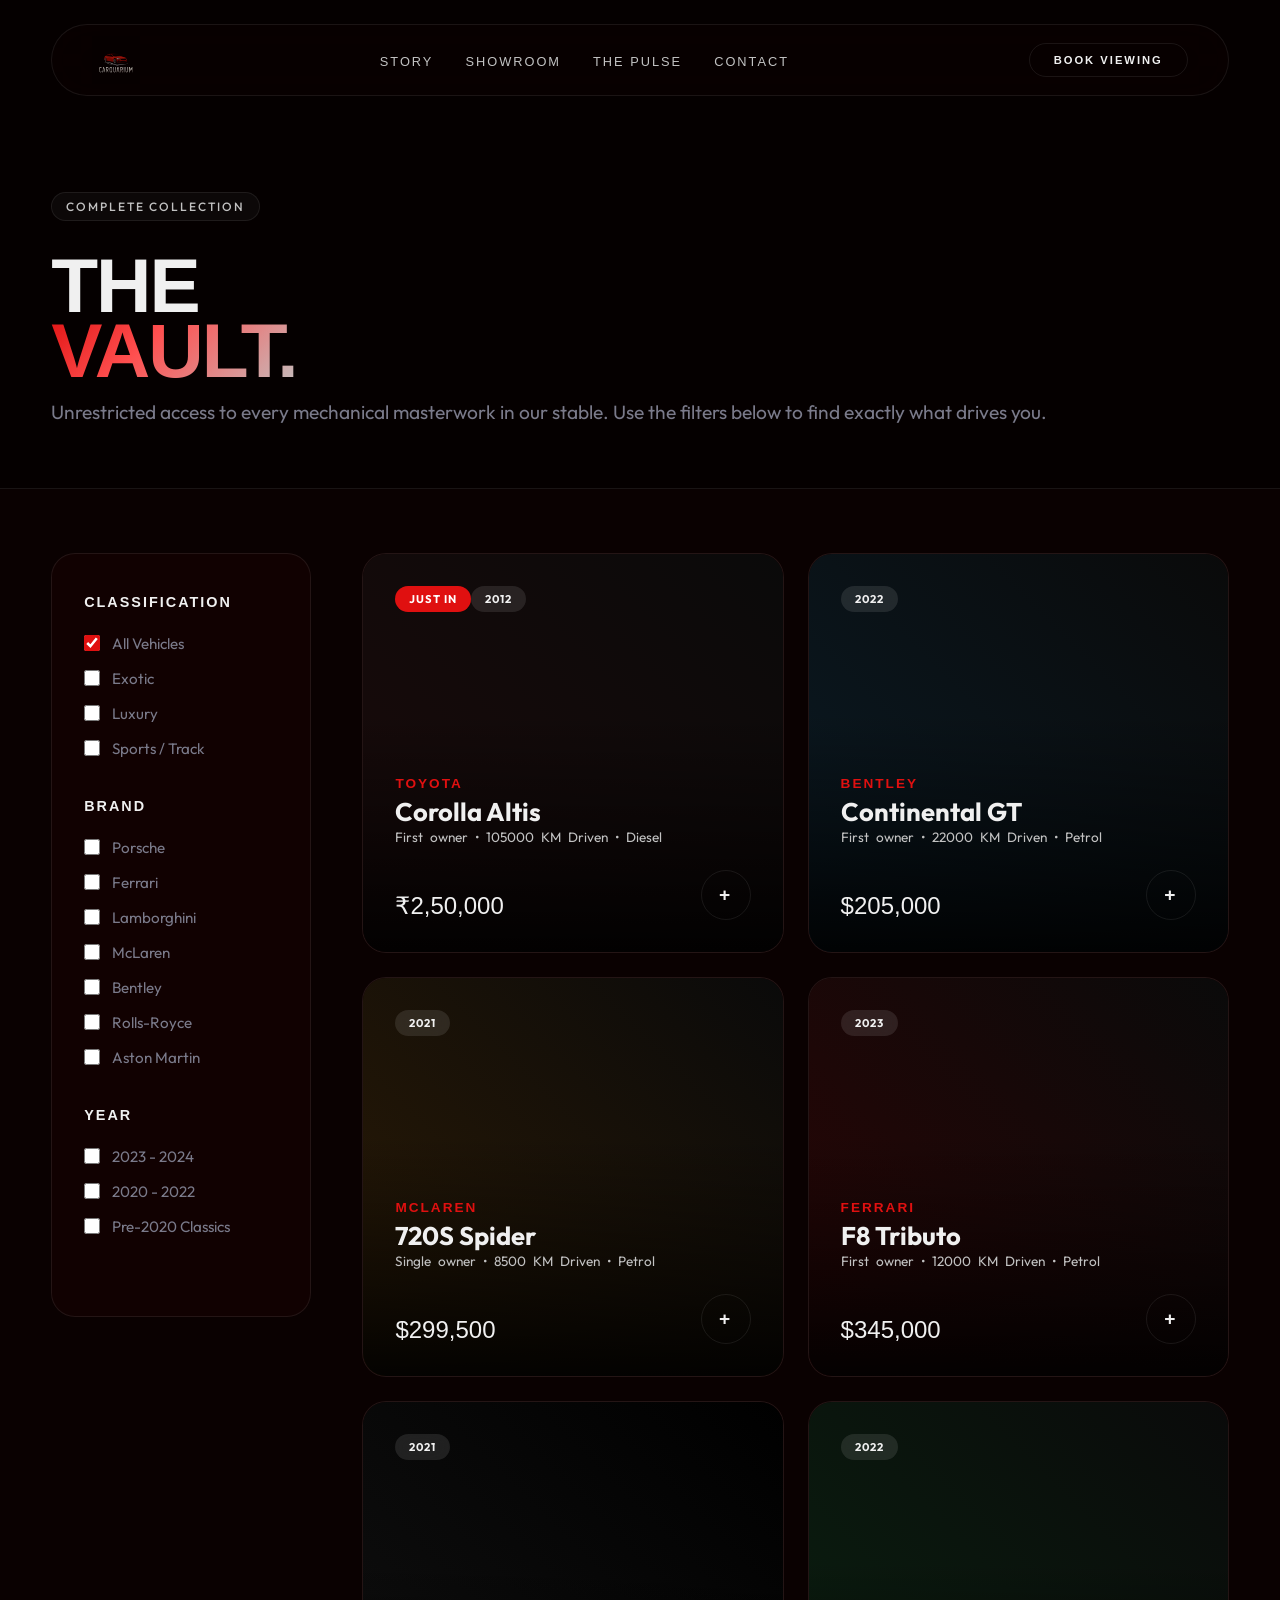
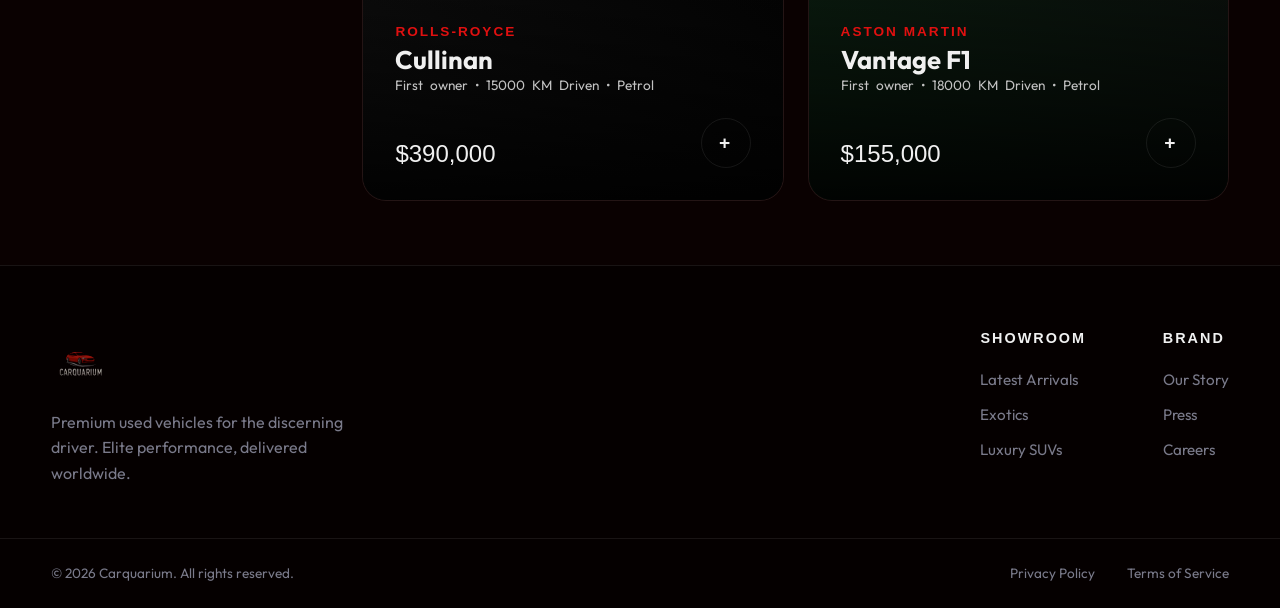
==== commit 9c372339: "Small changes" ====
--- a/inventory.html
+++ b/inventory.html
@@ -1,15 +1,19 @@
 <!DOCTYPE html>
 <html lang="en">
+
 <head>
   <meta charset="UTF-8" />
   <meta name="viewport" content="width=device-width, initial-scale=1.0" />
   <title>Inventory | Carquarium Elite Showroom</title>
-  
+
   <link rel="preconnect" href="https://fonts.googleapis.com">
   <link rel="preconnect" href="https://fonts.gstatic.com" crossorigin>
-  <link href="https://fonts.googleapis.com/css2?family=Syncopate:wght@400;700&family=Outfit:wght@300;400;500;700;900&display=swap" rel="stylesheet">
+  <link
+    href="https://fonts.googleapis.com/css2?family=Syncopate:wght@400;700&family=Outfit:wght@300;400;500;700;900&display=swap"
+    rel="stylesheet">
   <link rel="stylesheet" href="styles.css" />
 </head>
+
 <body>
 
   <!-- Solid Navbar for interior page -->
@@ -22,10 +26,10 @@
         <li><a href="index.html#about">Story</a></li>
         <li><a href="inventory.html">Showroom</a></li>
         <li><a href="index.html#pulse">The Pulse</a></li>
-        <li><a href="index.html#concierge">Concierge</a></li>
+        <li><a href="index.html#concierge">Contact</a></li>
       </ul>
       <a href="index.html#concierge" class="btn btn-outline nav-cta">Book Viewing</a>
-      
+
       <button class="menu-btn" id="menu-btn">
         <span></span><span></span>
       </button>
@@ -36,59 +40,73 @@
   <header class="section page-header">
     <div class="container">
       <div class="badge fade-up">Complete Collection</div>
-      <h1 class="title-massive fade-up delay-1">THE<br/><span class="gradient-text">VAULT.</span></h1>
-      <p class="fade-up delay-2">Unrestricted access to every mechanical masterwork in our stable. Use the filters below to find exactly what drives you.</p>
+      <h1 class="title-massive fade-up delay-1">THE<br /><span class="gradient-text">VAULT.</span></h1>
+      <p class="fade-up delay-2">Unrestricted access to every mechanical masterwork in our stable. Use the filters below
+        to find exactly what drives you.</p>
     </div>
   </header>
 
   <!-- Inventory Layout -->
   <section class="section inventory-page">
     <div class="container inventory-layout">
-      
+
       <!-- Filters Sidebar -->
       <aside class="filters-sidebar fade-up delay-3">
         <div class="filter-group">
           <h4>CLASSIFICATION</h4>
           <label class="filter-label"><input type="checkbox" id="filter-all" checked> All Vehicles</label>
-          <label class="filter-label"><input type="checkbox" class="inventory-filter" data-type="class" data-filter="exotic"> Exotic</label>
-          <label class="filter-label"><input type="checkbox" class="inventory-filter" data-type="class" data-filter="luxury"> Luxury</label>
-          <label class="filter-label"><input type="checkbox" class="inventory-filter" data-type="class" data-filter="sports"> Sports / Track</label>
-        </div>
-        
+          <label class="filter-label"><input type="checkbox" class="inventory-filter" data-type="class"
+              data-filter="exotic"> Exotic</label>
+          <label class="filter-label"><input type="checkbox" class="inventory-filter" data-type="class"
+              data-filter="luxury"> Luxury</label>
+          <label class="filter-label"><input type="checkbox" class="inventory-filter" data-type="class"
+              data-filter="sports"> Sports / Track</label>
+        </div>
+
         <div class="filter-group">
           <h4>BRAND</h4>
-          <label class="filter-label"><input type="checkbox" class="inventory-filter" data-type="brand" data-filter="porsche"> Porsche</label>
-          <label class="filter-label"><input type="checkbox" class="inventory-filter" data-type="brand" data-filter="ferrari"> Ferrari</label>
-          <label class="filter-label"><input type="checkbox" class="inventory-filter" data-type="brand" data-filter="lamborghini"> Lamborghini</label>
-          <label class="filter-label"><input type="checkbox" class="inventory-filter" data-type="brand" data-filter="mclaren"> McLaren</label>
-          <label class="filter-label"><input type="checkbox" class="inventory-filter" data-type="brand" data-filter="bentley"> Bentley</label>
-          <label class="filter-label"><input type="checkbox" class="inventory-filter" data-type="brand" data-filter="rolls-royce"> Rolls-Royce</label>
-          <label class="filter-label"><input type="checkbox" class="inventory-filter" data-type="brand" data-filter="aston-martin"> Aston Martin</label>
+          <label class="filter-label"><input type="checkbox" class="inventory-filter" data-type="brand"
+              data-filter="porsche"> Porsche</label>
+          <label class="filter-label"><input type="checkbox" class="inventory-filter" data-type="brand"
+              data-filter="ferrari"> Ferrari</label>
+          <label class="filter-label"><input type="checkbox" class="inventory-filter" data-type="brand"
+              data-filter="lamborghini"> Lamborghini</label>
+          <label class="filter-label"><input type="checkbox" class="inventory-filter" data-type="brand"
+              data-filter="mclaren"> McLaren</label>
+          <label class="filter-label"><input type="checkbox" class="inventory-filter" data-type="brand"
+              data-filter="bentley"> Bentley</label>
+          <label class="filter-label"><input type="checkbox" class="inventory-filter" data-type="brand"
+              data-filter="rolls-royce"> Rolls-Royce</label>
+          <label class="filter-label"><input type="checkbox" class="inventory-filter" data-type="brand"
+              data-filter="aston-martin"> Aston Martin</label>
         </div>
 
         <div class="filter-group">
           <h4>YEAR</h4>
-          <label class="filter-label"><input type="checkbox" class="inventory-filter" data-type="year" data-filter="2023-2024"> 2023 - 2024</label>
-          <label class="filter-label"><input type="checkbox" class="inventory-filter" data-type="year" data-filter="2020-2022"> 2020 - 2022</label>
-          <label class="filter-label"><input type="checkbox" class="inventory-filter" data-type="year" data-filter="classic"> Pre-2020 Classics</label>
+          <label class="filter-label"><input type="checkbox" class="inventory-filter" data-type="year"
+              data-filter="2023-2024"> 2023 - 2024</label>
+          <label class="filter-label"><input type="checkbox" class="inventory-filter" data-type="year"
+              data-filter="2020-2022"> 2020 - 2022</label>
+          <label class="filter-label"><input type="checkbox" class="inventory-filter" data-type="year"
+              data-filter="classic"> Pre-2020 Classics</label>
         </div>
       </aside>
 
       <!-- Inventory Grid -->
       <div class="inventory-grid fade-up delay-4">
-        
+
         <article class="bento-card exotic brand-porsche year-2023-2024" data-id="porsche-911-gt3-rs">
           <div class="card-bg" style="background: linear-gradient(45deg, #1a0a0a, #0a0a0a);"></div>
           <div class="card-gradient"></div>
           <div class="card-content">
-            <div class="car-tags"><span class="tag hot">JUST IN</span><span class="tag">2023</span></div>
-            <div class="car-info">
-              <h3 class="car-brand">PORSCHE</h3>
-              <h4 class="car-model">911 GT3 RS</h4>
-              <div class="specs"><span>518 HP</span> • <span>0-60 in 3.0s</span></div>
-              <div class="car-bottom">
-                <div class="price">$285,000</div>
-                <button class="btn btn-primary btn-icon">&rarr;</button>
+            <div class="car-tags"><span class="tag hot">JUST IN</span><span class="tag">2012</span></div>
+            <div class="car-info">
+              <h3 class="car-brand">Toyota</h3>
+              <h4 class="car-model">Corolla Altis</h4>
+              <div class="specs"><span>First owner</span> • <span>105000 KM Driven</span> • <span>Diesel</span></div>
+              <div class="car-bottom">
+                <div class="price">₹2,50,000</div>
+                <button class="btn btn-outline btn-icon">+</button>
               </div>
             </div>
           </div>
@@ -102,7 +120,7 @@
             <div class="car-info">
               <h3 class="car-brand">BENTLEY</h3>
               <h4 class="car-model">Continental GT</h4>
-              <div class="specs"><span>542 HP</span> • <span>V8 Twin-Turbo</span></div>
+              <div class="specs"><span>First owner</span> • <span>22000 KM Driven</span> • <span>Petrol</span></div>
               <div class="car-bottom">
                 <div class="price">$205,000</div>
                 <button class="btn btn-outline btn-icon">+</button>
@@ -119,7 +137,7 @@
             <div class="car-info">
               <h3 class="car-brand">MCLAREN</h3>
               <h4 class="car-model">720S Spider</h4>
-              <div class="specs"><span>710 HP</span> • <span>Carbon Core</span></div>
+              <div class="specs"><span>Single owner</span> • <span>8500 KM Driven</span> • <span>Petrol</span></div>
               <div class="car-bottom">
                 <div class="price">$299,500</div>
                 <button class="btn btn-outline btn-icon">+</button>
@@ -136,7 +154,7 @@
             <div class="car-info">
               <h3 class="car-brand">FERRARI</h3>
               <h4 class="car-model">F8 Tributo</h4>
-              <div class="specs"><span>710 HP</span> • <span>V8 Turbo</span></div>
+              <div class="specs"><span>First owner</span> • <span>12000 KM Driven</span> • <span>Petrol</span></div>
               <div class="car-bottom">
                 <div class="price">$345,000</div>
                 <button class="btn btn-outline btn-icon">+</button>
@@ -153,7 +171,7 @@
             <div class="car-info">
               <h3 class="car-brand">ROLLS-ROYCE</h3>
               <h4 class="car-model">Cullinan</h4>
-              <div class="specs"><span>563 HP</span> • <span>V12</span></div>
+              <div class="specs"><span>First owner</span> • <span>15000 KM Driven</span> • <span>Petrol</span></div>
               <div class="car-bottom">
                 <div class="price">$390,000</div>
                 <button class="btn btn-outline btn-icon">+</button>
@@ -170,7 +188,7 @@
             <div class="car-info">
               <h3 class="car-brand">ASTON MARTIN</h3>
               <h4 class="car-model">Vantage F1</h4>
-              <div class="specs"><span>527 HP</span> • <span>Track Edition</span></div>
+              <div class="specs"><span>First owner</span> • <span>18000 KM Driven</span> • <span>Petrol</span></div>
               <div class="car-bottom">
                 <div class="price">$155,000</div>
                 <button class="btn btn-outline btn-icon">+</button>
@@ -188,9 +206,10 @@
     <div class="container footer-content">
       <div class="footer-left">
         <a href="index.html">
-            <img src="logo.JPG" class="footer-logo" alt="Carquarium">
+          <img src="logo.JPG" class="footer-logo" alt="Carquarium">
         </a>
-        <p class="footer-desc">Premium used vehicles for the discerning driver. Elite performance, delivered worldwide.</p>
+        <p class="footer-desc">Premium used vehicles for the discerning driver. Elite performance, delivered worldwide.
+        </p>
       </div>
       <div class="footer-links">
         <div class="link-col">
@@ -218,4 +237,5 @@
 
   <script src="script.js"></script>
 </body>
-</html>
+
+</html>
--- a/styles.css
+++ b/styles.css
@@ -403,6 +403,7 @@
   justify-content: center;
   align-items: center;
 }
+
 .showcase-logo {
   height: 120px;
   mix-blend-mode: screen;
@@ -410,11 +411,13 @@
   opacity: 0.8;
   transition: all 0.5s ease;
 }
+
 .showcase-logo:hover {
   opacity: 1;
   transform: scale(1.05);
   filter: contrast(1.1) brightness(1.4);
 }
+
 .brand-showcase {
   padding: 4vw 0;
   border-top: 1px solid var(--border-light);
@@ -594,6 +597,13 @@
   grid-template-columns: repeat(2, 1fr);
   grid-auto-rows: 450px;
   gap: 24px;
+}
+
+.center-btn {
+  display: flex;
+  justify-content: flex-start;
+  margin-top: 4vw;
+  width: 100%;
 }
 
 .bento-card {
@@ -1225,10 +1235,11 @@
   .brand-marquee {
     padding: 1.5rem 0;
   }
+
   .nav-cta {
     display: none;
   }
-  
+
   .nav-links {
     display: flex;
     flex-direction: column;
@@ -1335,7 +1346,8 @@
     gap: 1.5rem;
   }
 
-  .concierge-text, .concierge-form {
+  .concierge-text,
+  .concierge-form {
     padding: 8vw 6vw;
   }
 
@@ -1506,7 +1518,7 @@
 }
 
 .features .bento-features {
-    grid-template-columns: repeat(3, 1fr);
+  grid-template-columns: repeat(3, 1fr);
 }
 
 /* Response Fixes */
